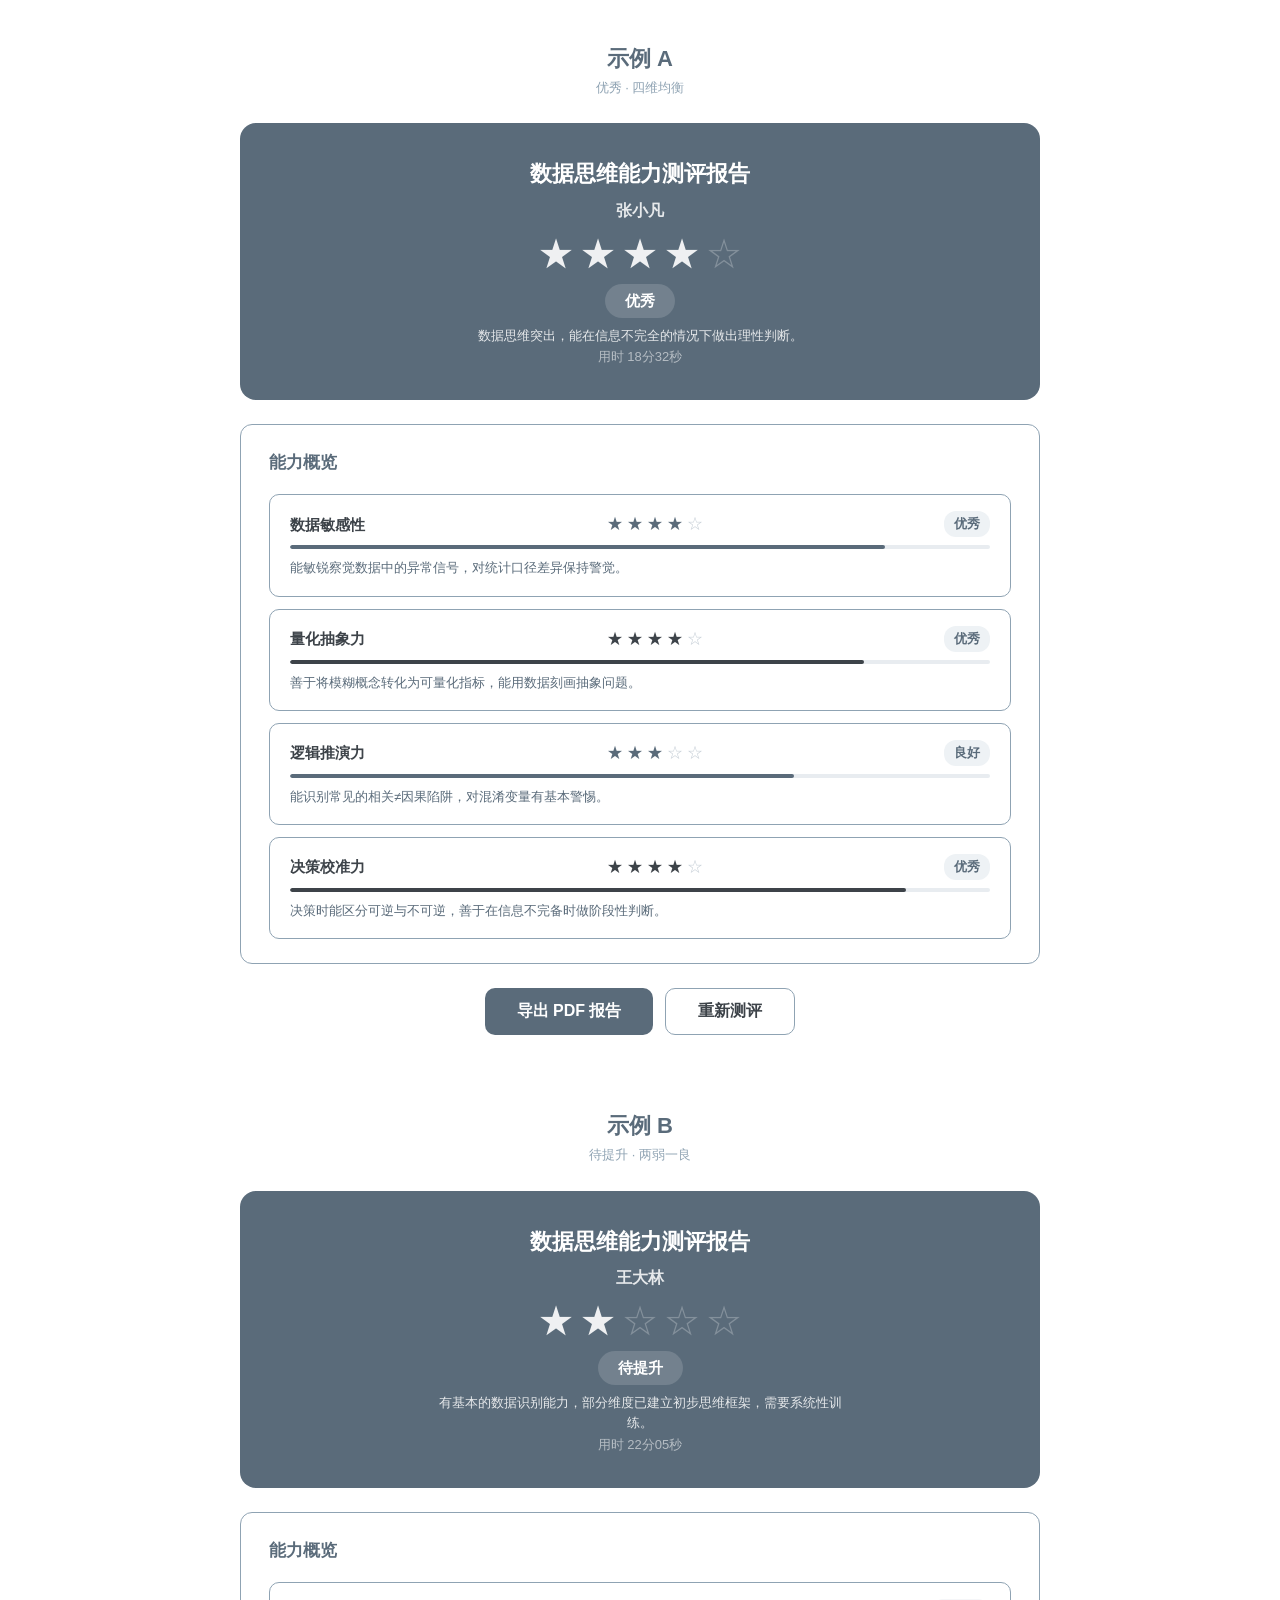
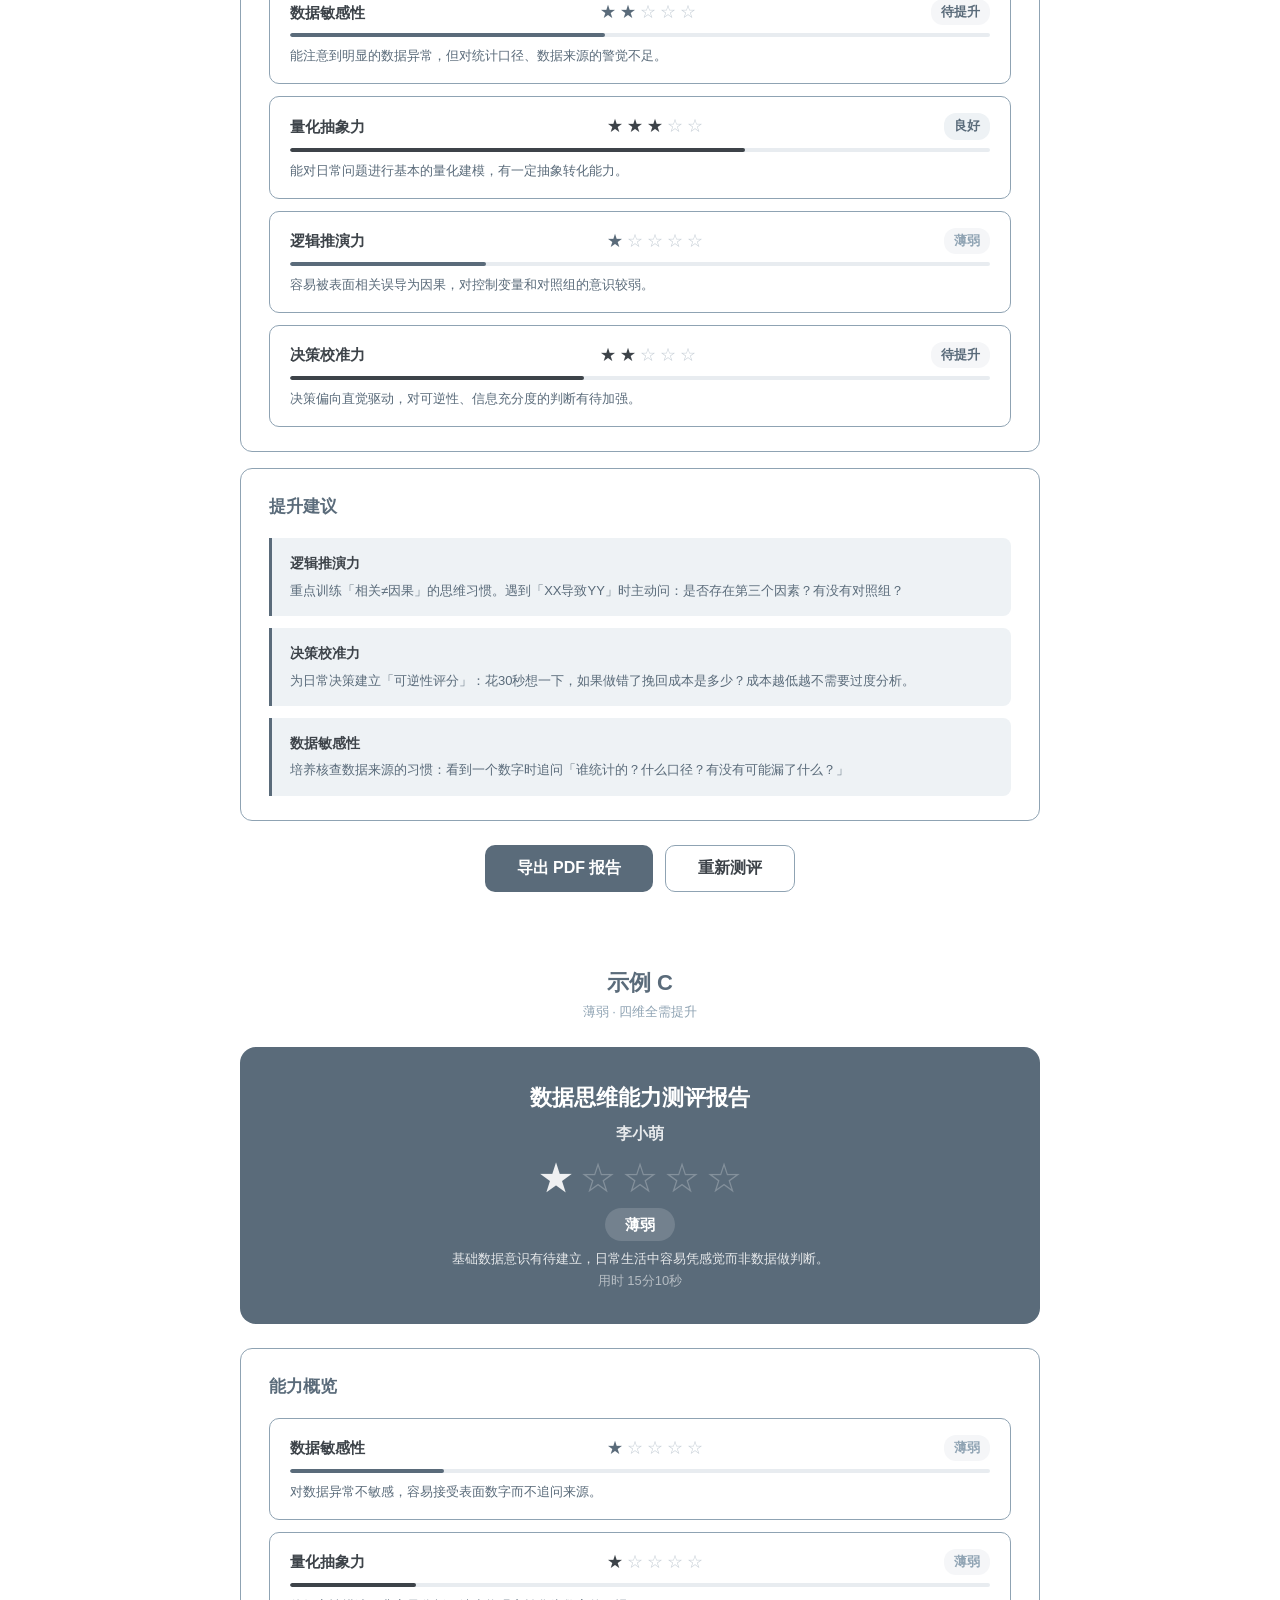
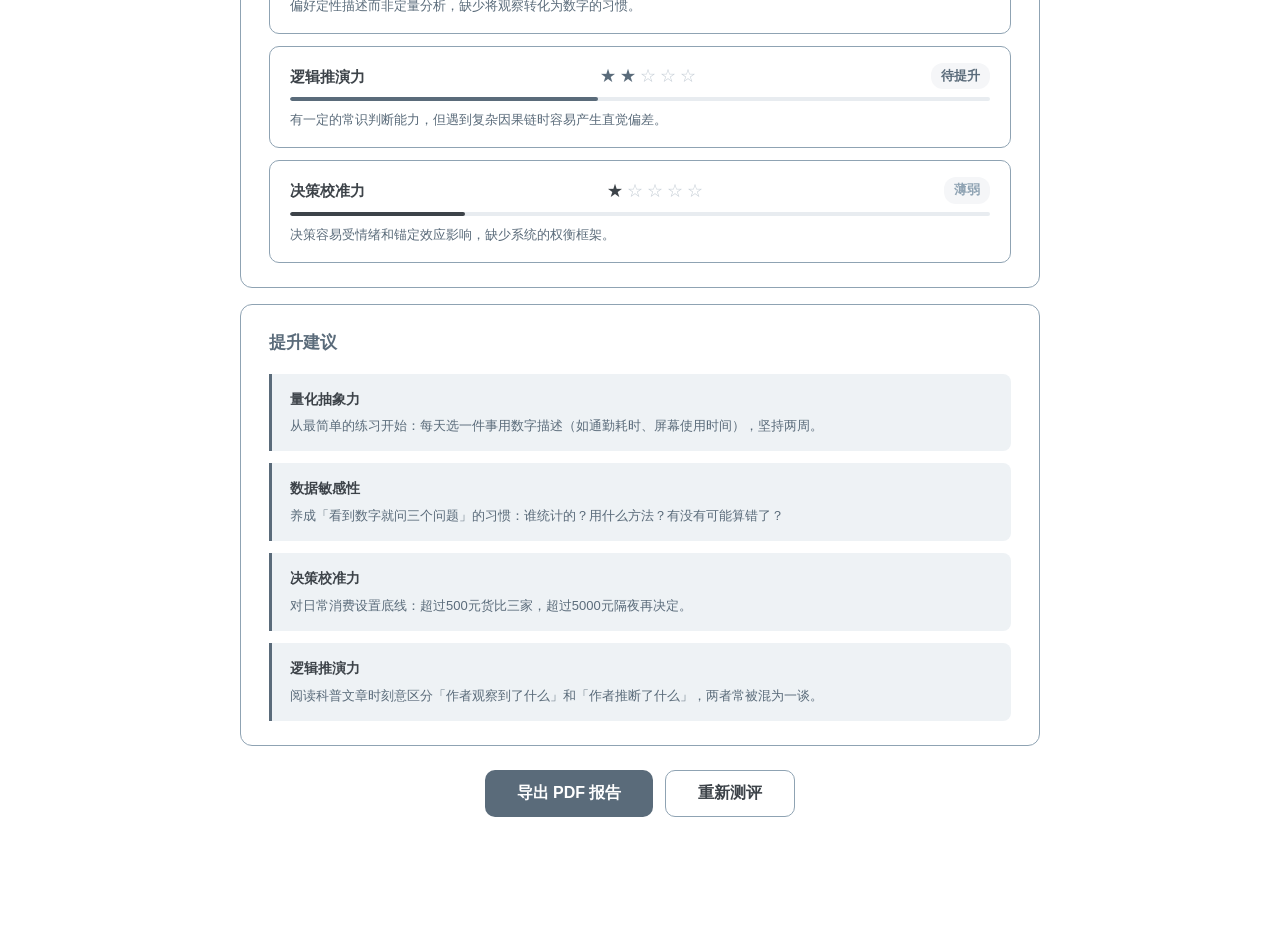
==== demo-report-v2.html @ 0946dba1 "color: white+charcoal+slate+mist 4-color rational palette; flat star chars; demo report sync" ====
<!DOCTYPE html><html lang="zh-CN"><head><meta charset="UTF-8"><title>DQT 测评报告</title>
<style>
*{margin:0;padding:0;box-sizing:border-box}
body{font-family:-apple-system,BlinkMacSystemFont,"PingFang SC","Microsoft YaHei",sans-serif;background:#fff;color:#3D4349;line-height:1.7;padding:40px 24px}
h2{text-align:center;font-size:22px;color:#5A6B7A;margin:48px 0 8px;font-weight:700}
h2:first-child{margin-top:0}
sub{display:block;text-align:center;color:#8FA3B3;font-size:13px;margin-bottom:24px;font-weight:400}
.result-screen{max-width:800px;margin:0 auto 48px}
.result-header{background:#5A6B7A;color:#fff;border-radius:16px;padding:32px 36px;margin-bottom:24px;text-align:center}
.result-header h1{font-size:22px;font-weight:700;margin-bottom:4px}
.star-rating{display:flex;justify-content:center;gap:6px;margin:12px 0 8px}
.star-large{font-size:36px;line-height:1}
.star-large.filled{color:rgba(255,255,255,.9)}
.star-large.empty{font-size:36px;color:rgba(255,255,255,.25);line-height:1}
.level-badge{display:inline-block;font-size:15px;font-weight:700;padding:4px 20px;border-radius:20px;margin:4px 0 8px;background:rgba(255,255,255,.15);color:#fff}
.level-desc{font-size:13px;opacity:.85;margin-bottom:8px;line-height:1.6;max-width:420px;margin:0 auto}
.score-label{font-size:13px;opacity:.55}
.user-name-label{font-size:16px;color:rgba(255,255,255,.85);font-weight:600;margin-bottom:4px}
.result-card{background:#fff;border:1px solid #8FA3B3;border-radius:12px;padding:24px 28px;margin-bottom:16px}
.result-card h2{font-size:17px;font-weight:600;margin:0 0 16px;text-align:left;color:#5A6B7A}
.dim-list{display:flex;flex-direction:column;gap:12px}
.dim-item{padding:16px 20px;border-radius:10px;border:1px solid #8FA3B3;background:#fff}
.dim-head{display:flex;justify-content:space-between;align-items:center;margin-bottom:8px}
.dim-name{font-weight:600;font-size:15px;color:#3D4349}
.dim-stars{display:flex;align-items:center;gap:4px}
.star-small{font-size:16px;line-height:1}
.star-small.empty{font-size:16px;color:#c8d0d8;line-height:1}
.dim-level{font-size:13px;font-weight:600;padding:2px 10px;border-radius:12px}
.lv-a{background:#eef2f5;color:#5A6B7A}.lv-b{background:#eef2f5;color:#5A6B7A}
.lv-c{background:#f5f6f8;color:#5A6B7A}.lv-d{background:#f5f6f8;color:#8FA3B3}
.dim-bar{height:4px;background:#e8ecf0;border-radius:2px;overflow:hidden;margin-bottom:8px}
.dim-bar-fill{height:100%;border-radius:2px}
.dim-desc{font-size:13px;color:#5A6B7A;line-height:1.7}
.weakness-card{background:#fff;border:1px solid #8FA3B3;border-radius:12px;padding:24px 28px;margin-bottom:16px}
.weakness-card h2{font-size:17px;font-weight:600;margin:0 0 16px;text-align:left;color:#5A6B7A}
.weakness-item{padding:14px 18px;border-left:3px solid #5A6B7A;background:#eef2f5;border-radius:0 8px 8px 0;margin-bottom:12px}
.weakness-item:last-child{margin-bottom:0}
.weakness-item h3{font-size:14px;font-weight:600;color:#3D4349;margin-bottom:4px}
.weakness-item p{font-size:13px;color:#5A6B7A;line-height:1.7}
.result-actions{display:flex;gap:12px;justify-content:center;margin-top:24px;padding-bottom:24px;flex-wrap:wrap}
.btn{display:inline-flex;align-items:center;justify-content:center;gap:8px;padding:12px 32px;border-radius:10px;border:none;font-size:16px;font-weight:600}
.btn-primary{background:#5A6B7A;color:#fff}
.btn-restart{background:#fff;color:#3D4349;border:1px solid #8FA3B3}
</style></head><body>

<h2>示例 A<sub>优秀 · 四维均衡</sub></h2>
<div class="result-screen">
<div class="result-header"><h1>数据思维能力测评报告</h1><div class="user-name-label">张小凡</div>
<div class="star-rating"><span class="star-large filled">★</span><span class="star-large filled">★</span><span class="star-large filled">★</span><span class="star-large filled">★</span><span class="star-large empty">☆</span></div>
<div class="level-badge">优秀</div><div class="level-desc">数据思维突出，能在信息不完全的情况下做出理性判断。</div><div class="score-label">用时 18分32秒</div></div>
<div class="result-card"><h2>能力概览</h2><div class="dim-list">
<div class="dim-item"><div class="dim-head"><span class="dim-name">数据敏感性</span><span class="dim-stars"><span class="star-small" style="color:#5A6B7A">★</span><span class="star-small" style="color:#5A6B7A">★</span><span class="star-small" style="color:#5A6B7A">★</span><span class="star-small" style="color:#5A6B7A">★</span><span class="star-small empty">☆</span></span><span class="dim-level lv-a">优秀</span></div><div class="dim-bar"><div class="dim-bar-fill" style="width:85%;background:#5A6B7A"></div></div><div class="dim-desc">能敏锐察觉数据中的异常信号，对统计口径差异保持警觉。</div></div>
<div class="dim-item"><div class="dim-head"><span class="dim-name">量化抽象力</span><span class="dim-stars"><span class="star-small" style="color:#3D4349">★</span><span class="star-small" style="color:#3D4349">★</span><span class="star-small" style="color:#3D4349">★</span><span class="star-small" style="color:#3D4349">★</span><span class="star-small empty">☆</span></span><span class="dim-level lv-a">优秀</span></div><div class="dim-bar"><div class="dim-bar-fill" style="width:82%;background:#3D4349"></div></div><div class="dim-desc">善于将模糊概念转化为可量化指标，能用数据刻画抽象问题。</div></div>
<div class="dim-item"><div class="dim-head"><span class="dim-name">逻辑推演力</span><span class="dim-stars"><span class="star-small" style="color:#5A6B7A">★</span><span class="star-small" style="color:#5A6B7A">★</span><span class="star-small" style="color:#5A6B7A">★</span><span class="star-small empty">☆</span><span class="star-small empty">☆</span></span><span class="dim-level lv-b">良好</span></div><div class="dim-bar"><div class="dim-bar-fill" style="width:72%;background:#5A6B7A"></div></div><div class="dim-desc">能识别常见的相关≠因果陷阱，对混淆变量有基本警惕。</div></div>
<div class="dim-item"><div class="dim-head"><span class="dim-name">决策校准力</span><span class="dim-stars"><span class="star-small" style="color:#3D4349">★</span><span class="star-small" style="color:#3D4349">★</span><span class="star-small" style="color:#3D4349">★</span><span class="star-small" style="color:#3D4349">★</span><span class="star-small empty">☆</span></span><span class="dim-level lv-a">优秀</span></div><div class="dim-bar"><div class="dim-bar-fill" style="width:88%;background:#3D4349"></div></div><div class="dim-desc">决策时能区分可逆与不可逆，善于在信息不完备时做阶段性判断。</div></div>
</div></div>
<div class="result-actions"><button class="btn btn-primary">导出 PDF 报告</button><button class="btn btn-restart">重新测评</button></div>
</div>

<h2>示例 B<sub>待提升 · 两弱一良</sub></h2>
<div class="result-screen">
<div class="result-header"><h1>数据思维能力测评报告</h1><div class="user-name-label">王大林</div>
<div class="star-rating"><span class="star-large filled">★</span><span class="star-large filled">★</span><span class="star-large empty">☆</span><span class="star-large empty">☆</span><span class="star-large empty">☆</span></div>
<div class="level-badge">待提升</div><div class="level-desc">有基本的数据识别能力，部分维度已建立初步思维框架，需要系统性训练。</div><div class="score-label">用时 22分05秒</div></div>
<div class="result-card"><h2>能力概览</h2><div class="dim-list">
<div class="dim-item"><div class="dim-head"><span class="dim-name">数据敏感性</span><span class="dim-stars"><span class="star-small" style="color:#5A6B7A">★</span><span class="star-small" style="color:#5A6B7A">★</span><span class="star-small empty">☆</span><span class="star-small empty">☆</span><span class="star-small empty">☆</span></span><span class="dim-level lv-c">待提升</span></div><div class="dim-bar"><div class="dim-bar-fill" style="width:45%;background:#5A6B7A"></div></div><div class="dim-desc">能注意到明显的数据异常，但对统计口径、数据来源的警觉不足。</div></div>
<div class="dim-item"><div class="dim-head"><span class="dim-name">量化抽象力</span><span class="dim-stars"><span class="star-small" style="color:#3D4349">★</span><span class="star-small" style="color:#3D4349">★</span><span class="star-small" style="color:#3D4349">★</span><span class="star-small empty">☆</span><span class="star-small empty">☆</span></span><span class="dim-level lv-b">良好</span></div><div class="dim-bar"><div class="dim-bar-fill" style="width:65%;background:#3D4349"></div></div><div class="dim-desc">能对日常问题进行基本的量化建模，有一定抽象转化能力。</div></div>
<div class="dim-item"><div class="dim-head"><span class="dim-name">逻辑推演力</span><span class="dim-stars"><span class="star-small" style="color:#5A6B7A">★</span><span class="star-small empty">☆</span><span class="star-small empty">☆</span><span class="star-small empty">☆</span><span class="star-small empty">☆</span></span><span class="dim-level lv-d">薄弱</span></div><div class="dim-bar"><div class="dim-bar-fill" style="width:28%;background:#5A6B7A"></div></div><div class="dim-desc">容易被表面相关误导为因果，对控制变量和对照组的意识较弱。</div></div>
<div class="dim-item"><div class="dim-head"><span class="dim-name">决策校准力</span><span class="dim-stars"><span class="star-small" style="color:#3D4349">★</span><span class="star-small" style="color:#3D4349">★</span><span class="star-small empty">☆</span><span class="star-small empty">☆</span><span class="star-small empty">☆</span></span><span class="dim-level lv-c">待提升</span></div><div class="dim-bar"><div class="dim-bar-fill" style="width:42%;background:#3D4349"></div></div><div class="dim-desc">决策偏向直觉驱动，对可逆性、信息充分度的判断有待加强。</div></div>
</div></div>
<div class="weakness-card"><h2>提升建议</h2>
<div class="weakness-item"><h3>逻辑推演力</h3><p>重点训练「相关≠因果」的思维习惯。遇到「XX导致YY」时主动问：是否存在第三个因素？有没有对照组？</p></div>
<div class="weakness-item"><h3>决策校准力</h3><p>为日常决策建立「可逆性评分」：花30秒想一下，如果做错了挽回成本是多少？成本越低越不需要过度分析。</p></div>
<div class="weakness-item"><h3>数据敏感性</h3><p>培养核查数据来源的习惯：看到一个数字时追问「谁统计的？什么口径？有没有可能漏了什么？」</p></div>
</div>
<div class="result-actions"><button class="btn btn-primary">导出 PDF 报告</button><button class="btn btn-restart">重新测评</button></div>
</div>

<h2>示例 C<sub>薄弱 · 四维全需提升</sub></h2>
<div class="result-screen">
<div class="result-header"><h1>数据思维能力测评报告</h1><div class="user-name-label">李小萌</div>
<div class="star-rating"><span class="star-large filled">★</span><span class="star-large empty">☆</span><span class="star-large empty">☆</span><span class="star-large empty">☆</span><span class="star-large empty">☆</span></div>
<div class="level-badge">薄弱</div><div class="level-desc">基础数据意识有待建立，日常生活中容易凭感觉而非数据做判断。</div><div class="score-label">用时 15分10秒</div></div>
<div class="result-card"><h2>能力概览</h2><div class="dim-list">
<div class="dim-item"><div class="dim-head"><span class="dim-name">数据敏感性</span><span class="dim-stars"><span class="star-small" style="color:#5A6B7A">★</span><span class="star-small empty">☆</span><span class="star-small empty">☆</span><span class="star-small empty">☆</span><span class="star-small empty">☆</span></span><span class="dim-level lv-d">薄弱</span></div><div class="dim-bar"><div class="dim-bar-fill" style="width:22%;background:#5A6B7A"></div></div><div class="dim-desc">对数据异常不敏感，容易接受表面数字而不追问来源。</div></div>
<div class="dim-item"><div class="dim-head"><span class="dim-name">量化抽象力</span><span class="dim-stars"><span class="star-small" style="color:#3D4349">★</span><span class="star-small empty">☆</span><span class="star-small empty">☆</span><span class="star-small empty">☆</span><span class="star-small empty">☆</span></span><span class="dim-level lv-d">薄弱</span></div><div class="dim-bar"><div class="dim-bar-fill" style="width:18%;background:#3D4349"></div></div><div class="dim-desc">偏好定性描述而非定量分析，缺少将观察转化为数字的习惯。</div></div>
<div class="dim-item"><div class="dim-head"><span class="dim-name">逻辑推演力</span><span class="dim-stars"><span class="star-small" style="color:#5A6B7A">★</span><span class="star-small" style="color:#5A6B7A">★</span><span class="star-small empty">☆</span><span class="star-small empty">☆</span><span class="star-small empty">☆</span></span><span class="dim-level lv-c">待提升</span></div><div class="dim-bar"><div class="dim-bar-fill" style="width:44%;background:#5A6B7A"></div></div><div class="dim-desc">有一定的常识判断能力，但遇到复杂因果链时容易产生直觉偏差。</div></div>
<div class="dim-item"><div class="dim-head"><span class="dim-name">决策校准力</span><span class="dim-stars"><span class="star-small" style="color:#3D4349">★</span><span class="star-small empty">☆</span><span class="star-small empty">☆</span><span class="star-small empty">☆</span><span class="star-small empty">☆</span></span><span class="dim-level lv-d">薄弱</span></div><div class="dim-bar"><div class="dim-bar-fill" style="width:25%;background:#3D4349"></div></div><div class="dim-desc">决策容易受情绪和锚定效应影响，缺少系统的权衡框架。</div></div>
</div></div>
<div class="weakness-card"><h2>提升建议</h2>
<div class="weakness-item"><h3>量化抽象力</h3><p>从最简单的练习开始：每天选一件事用数字描述（如通勤耗时、屏幕使用时间），坚持两周。</p></div>
<div class="weakness-item"><h3>数据敏感性</h3><p>养成「看到数字就问三个问题」的习惯：谁统计的？用什么方法？有没有可能算错了？</p></div>
<div class="weakness-item"><h3>决策校准力</h3><p>对日常消费设置底线：超过500元货比三家，超过5000元隔夜再决定。</p></div>
<div class="weakness-item"><h3>逻辑推演力</h3><p>阅读科普文章时刻意区分「作者观察到了什么」和「作者推断了什么」，两者常被混为一谈。</p></div>
</div>
<div class="result-actions"><button class="btn btn-primary">导出 PDF 报告</button><button class="btn btn-restart">重新测评</button></div>
</div>

</body></html>
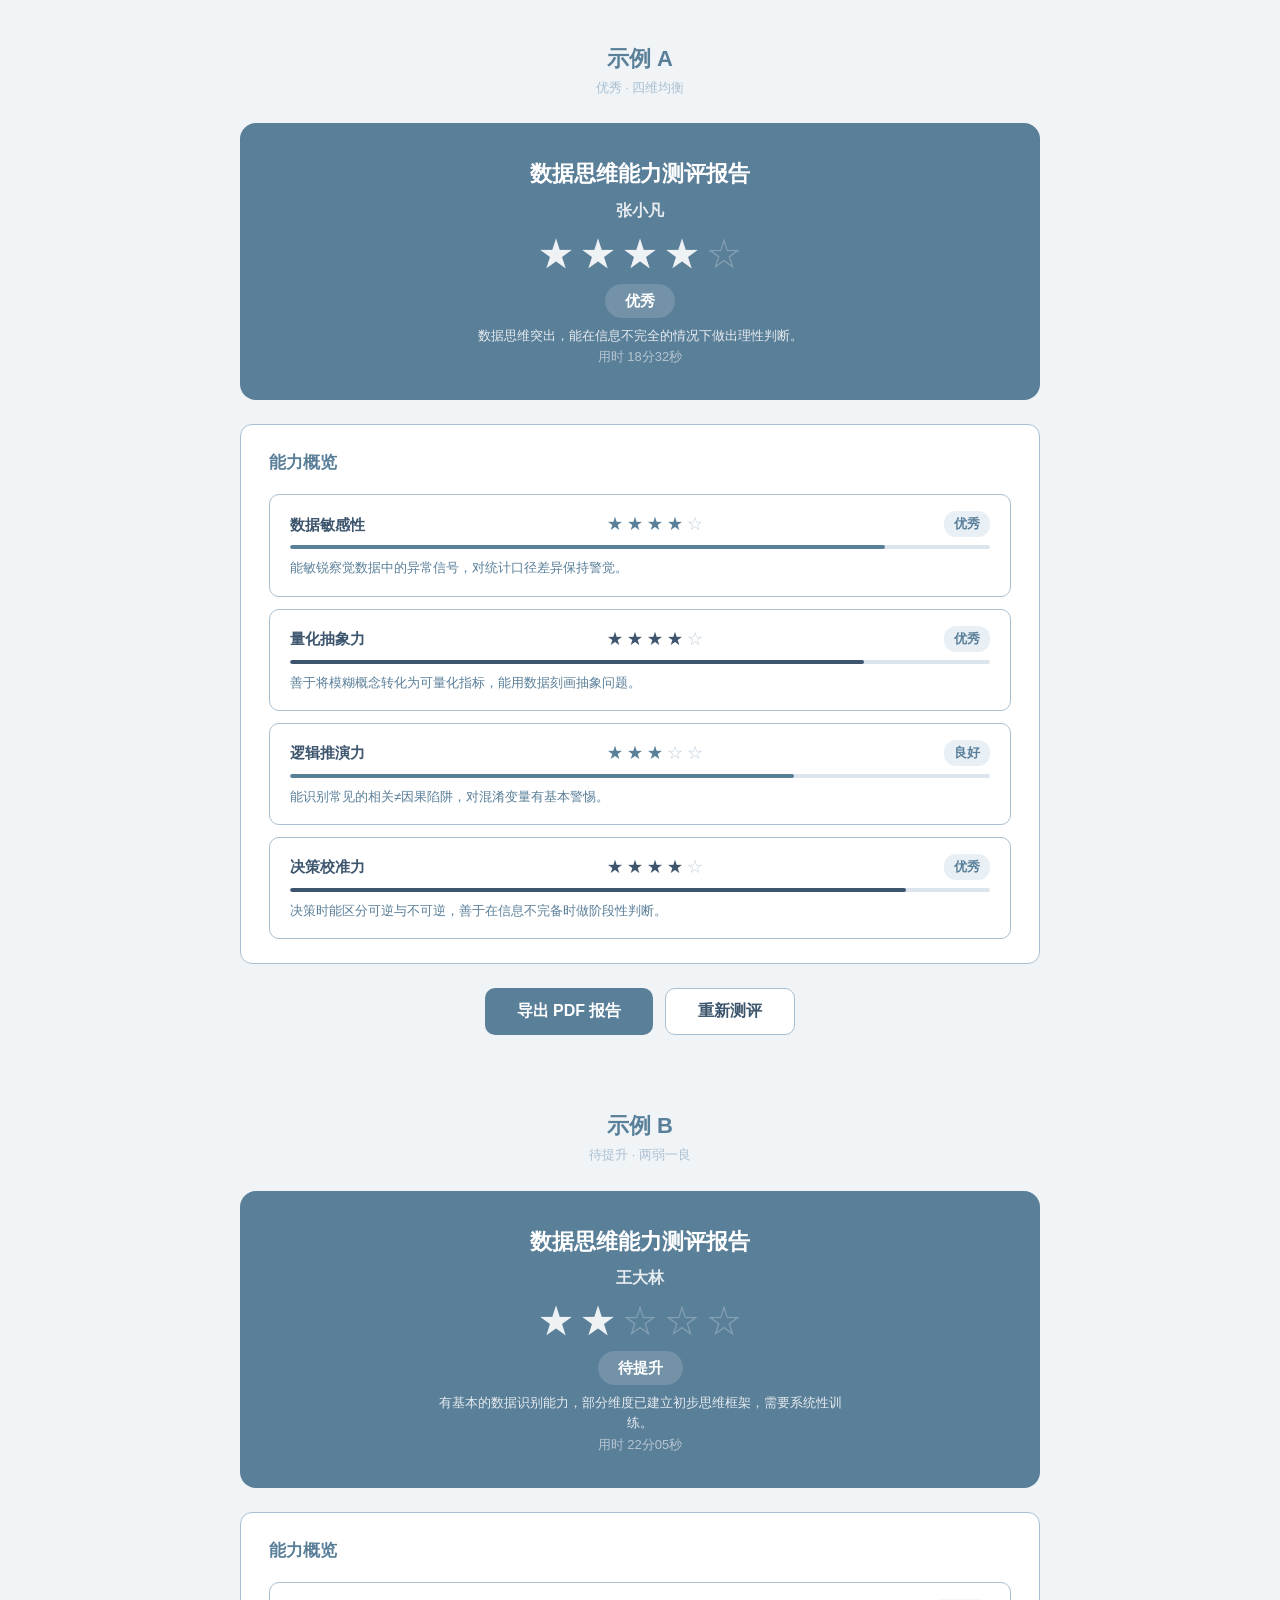
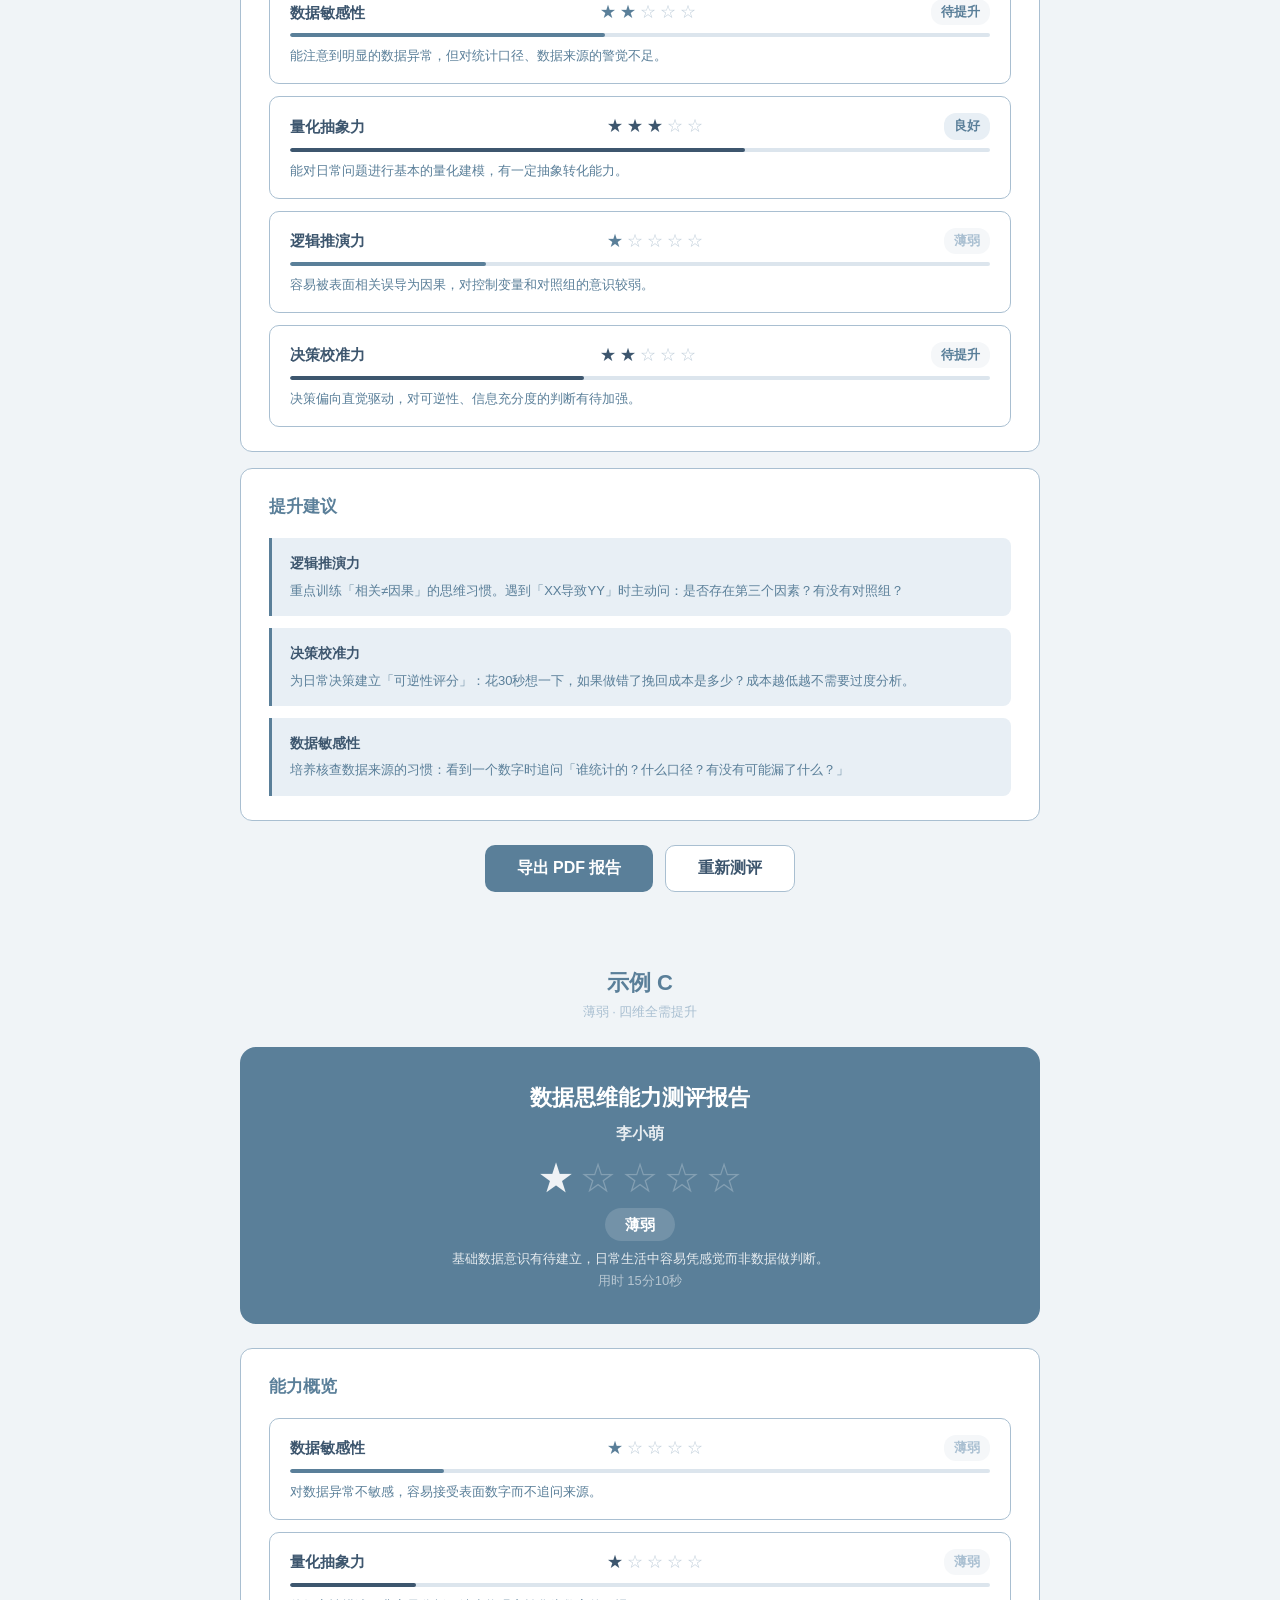
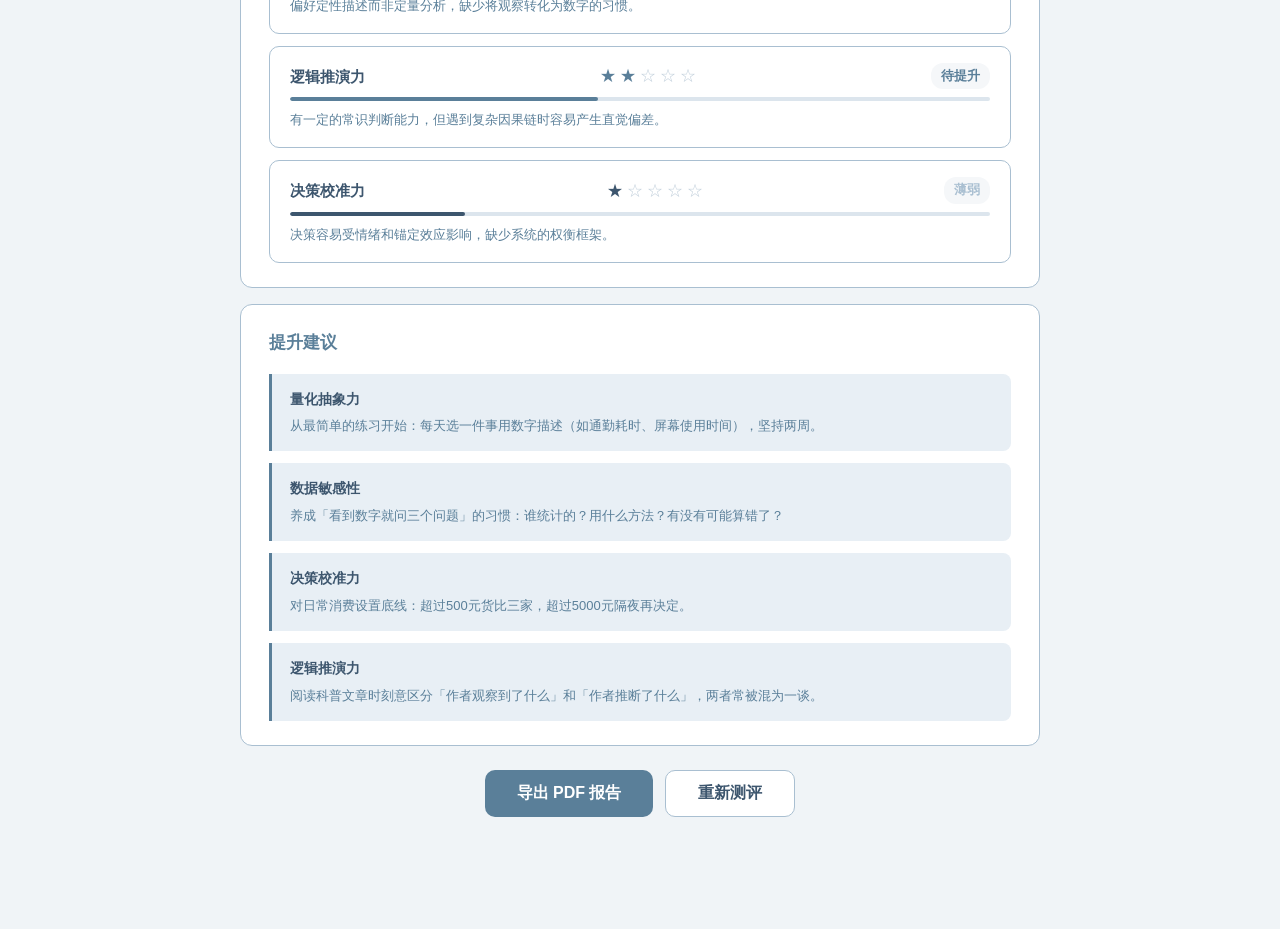
==== commit 3b959b00: "color: sea-mist-white charcoal indigo palette" ====
--- a/demo-report-v2.html
+++ b/demo-report-v2.html
@@ -1,12 +1,12 @@
 <!DOCTYPE html><html lang="zh-CN"><head><meta charset="UTF-8"><title>DQT 测评报告</title>
 <style>
 *{margin:0;padding:0;box-sizing:border-box}
-body{font-family:-apple-system,BlinkMacSystemFont,"PingFang SC","Microsoft YaHei",sans-serif;background:#fff;color:#3D4349;line-height:1.7;padding:40px 24px}
-h2{text-align:center;font-size:22px;color:#5A6B7A;margin:48px 0 8px;font-weight:700}
+body{font-family:-apple-system,BlinkMacSystemFont,"PingFang SC","Microsoft YaHei",sans-serif;background:#F0F4F7;color:#3D566E;line-height:1.7;padding:40px 24px}
+h2{text-align:center;font-size:22px;color:#5A7F99;margin:48px 0 8px;font-weight:700}
 h2:first-child{margin-top:0}
-sub{display:block;text-align:center;color:#8FA3B3;font-size:13px;margin-bottom:24px;font-weight:400}
+sub{display:block;text-align:center;color:#A9BFD1;font-size:13px;margin-bottom:24px;font-weight:400}
 .result-screen{max-width:800px;margin:0 auto 48px}
-.result-header{background:#5A6B7A;color:#fff;border-radius:16px;padding:32px 36px;margin-bottom:24px;text-align:center}
+.result-header{background:#5A7F99;color:#fff;border-radius:16px;padding:32px 36px;margin-bottom:24px;text-align:center}
 .result-header h1{font-size:22px;font-weight:700;margin-bottom:4px}
 .star-rating{display:flex;justify-content:center;gap:6px;margin:12px 0 8px}
 .star-large{font-size:36px;line-height:1}
@@ -16,31 +16,31 @@
 .level-desc{font-size:13px;opacity:.85;margin-bottom:8px;line-height:1.6;max-width:420px;margin:0 auto}
 .score-label{font-size:13px;opacity:.55}
 .user-name-label{font-size:16px;color:rgba(255,255,255,.85);font-weight:600;margin-bottom:4px}
-.result-card{background:#fff;border:1px solid #8FA3B3;border-radius:12px;padding:24px 28px;margin-bottom:16px}
-.result-card h2{font-size:17px;font-weight:600;margin:0 0 16px;text-align:left;color:#5A6B7A}
+.result-card{background:#fff;border:1px solid #A9BFD1;border-radius:12px;padding:24px 28px;margin-bottom:16px}
+.result-card h2{font-size:17px;font-weight:600;margin:0 0 16px;text-align:left;color:#5A7F99}
 .dim-list{display:flex;flex-direction:column;gap:12px}
-.dim-item{padding:16px 20px;border-radius:10px;border:1px solid #8FA3B3;background:#fff}
+.dim-item{padding:16px 20px;border-radius:10px;border:1px solid #A9BFD1;background:#fff}
 .dim-head{display:flex;justify-content:space-between;align-items:center;margin-bottom:8px}
-.dim-name{font-weight:600;font-size:15px;color:#3D4349}
+.dim-name{font-weight:600;font-size:15px;color:#3D566E}
 .dim-stars{display:flex;align-items:center;gap:4px}
 .star-small{font-size:16px;line-height:1}
-.star-small.empty{font-size:16px;color:#c8d0d8;line-height:1}
+.star-small.empty{font-size:16px;color:#c5d2dd;line-height:1}
 .dim-level{font-size:13px;font-weight:600;padding:2px 10px;border-radius:12px}
-.lv-a{background:#eef2f5;color:#5A6B7A}.lv-b{background:#eef2f5;color:#5A6B7A}
-.lv-c{background:#f5f6f8;color:#5A6B7A}.lv-d{background:#f5f6f8;color:#8FA3B3}
-.dim-bar{height:4px;background:#e8ecf0;border-radius:2px;overflow:hidden;margin-bottom:8px}
+.lv-a{background:#e8eff5;color:#5A7F99}.lv-b{background:#e8eff5;color:#5A7F99}
+.lv-c{background:#f5f7f9;color:#5A7F99}.lv-d{background:#f5f7f9;color:#A9BFD1}
+.dim-bar{height:4px;background:#dce5ed;border-radius:2px;overflow:hidden;margin-bottom:8px}
 .dim-bar-fill{height:100%;border-radius:2px}
-.dim-desc{font-size:13px;color:#5A6B7A;line-height:1.7}
-.weakness-card{background:#fff;border:1px solid #8FA3B3;border-radius:12px;padding:24px 28px;margin-bottom:16px}
-.weakness-card h2{font-size:17px;font-weight:600;margin:0 0 16px;text-align:left;color:#5A6B7A}
-.weakness-item{padding:14px 18px;border-left:3px solid #5A6B7A;background:#eef2f5;border-radius:0 8px 8px 0;margin-bottom:12px}
+.dim-desc{font-size:13px;color:#5A7F99;line-height:1.7}
+.weakness-card{background:#fff;border:1px solid #A9BFD1;border-radius:12px;padding:24px 28px;margin-bottom:16px}
+.weakness-card h2{font-size:17px;font-weight:600;margin:0 0 16px;text-align:left;color:#5A7F99}
+.weakness-item{padding:14px 18px;border-left:3px solid #5A7F99;background:#e8eff5;border-radius:0 8px 8px 0;margin-bottom:12px}
 .weakness-item:last-child{margin-bottom:0}
-.weakness-item h3{font-size:14px;font-weight:600;color:#3D4349;margin-bottom:4px}
-.weakness-item p{font-size:13px;color:#5A6B7A;line-height:1.7}
+.weakness-item h3{font-size:14px;font-weight:600;color:#3D566E;margin-bottom:4px}
+.weakness-item p{font-size:13px;color:#5A7F99;line-height:1.7}
 .result-actions{display:flex;gap:12px;justify-content:center;margin-top:24px;padding-bottom:24px;flex-wrap:wrap}
 .btn{display:inline-flex;align-items:center;justify-content:center;gap:8px;padding:12px 32px;border-radius:10px;border:none;font-size:16px;font-weight:600}
-.btn-primary{background:#5A6B7A;color:#fff}
-.btn-restart{background:#fff;color:#3D4349;border:1px solid #8FA3B3}
+.btn-primary{background:#5A7F99;color:#fff}
+.btn-restart{background:#fff;color:#3D566E;border:1px solid #A9BFD1}
 </style></head><body>
 
 <h2>示例 A<sub>优秀 · 四维均衡</sub></h2>
@@ -49,10 +49,10 @@
 <div class="star-rating"><span class="star-large filled">★</span><span class="star-large filled">★</span><span class="star-large filled">★</span><span class="star-large filled">★</span><span class="star-large empty">☆</span></div>
 <div class="level-badge">优秀</div><div class="level-desc">数据思维突出，能在信息不完全的情况下做出理性判断。</div><div class="score-label">用时 18分32秒</div></div>
 <div class="result-card"><h2>能力概览</h2><div class="dim-list">
-<div class="dim-item"><div class="dim-head"><span class="dim-name">数据敏感性</span><span class="dim-stars"><span class="star-small" style="color:#5A6B7A">★</span><span class="star-small" style="color:#5A6B7A">★</span><span class="star-small" style="color:#5A6B7A">★</span><span class="star-small" style="color:#5A6B7A">★</span><span class="star-small empty">☆</span></span><span class="dim-level lv-a">优秀</span></div><div class="dim-bar"><div class="dim-bar-fill" style="width:85%;background:#5A6B7A"></div></div><div class="dim-desc">能敏锐察觉数据中的异常信号，对统计口径差异保持警觉。</div></div>
-<div class="dim-item"><div class="dim-head"><span class="dim-name">量化抽象力</span><span class="dim-stars"><span class="star-small" style="color:#3D4349">★</span><span class="star-small" style="color:#3D4349">★</span><span class="star-small" style="color:#3D4349">★</span><span class="star-small" style="color:#3D4349">★</span><span class="star-small empty">☆</span></span><span class="dim-level lv-a">优秀</span></div><div class="dim-bar"><div class="dim-bar-fill" style="width:82%;background:#3D4349"></div></div><div class="dim-desc">善于将模糊概念转化为可量化指标，能用数据刻画抽象问题。</div></div>
-<div class="dim-item"><div class="dim-head"><span class="dim-name">逻辑推演力</span><span class="dim-stars"><span class="star-small" style="color:#5A6B7A">★</span><span class="star-small" style="color:#5A6B7A">★</span><span class="star-small" style="color:#5A6B7A">★</span><span class="star-small empty">☆</span><span class="star-small empty">☆</span></span><span class="dim-level lv-b">良好</span></div><div class="dim-bar"><div class="dim-bar-fill" style="width:72%;background:#5A6B7A"></div></div><div class="dim-desc">能识别常见的相关≠因果陷阱，对混淆变量有基本警惕。</div></div>
-<div class="dim-item"><div class="dim-head"><span class="dim-name">决策校准力</span><span class="dim-stars"><span class="star-small" style="color:#3D4349">★</span><span class="star-small" style="color:#3D4349">★</span><span class="star-small" style="color:#3D4349">★</span><span class="star-small" style="color:#3D4349">★</span><span class="star-small empty">☆</span></span><span class="dim-level lv-a">优秀</span></div><div class="dim-bar"><div class="dim-bar-fill" style="width:88%;background:#3D4349"></div></div><div class="dim-desc">决策时能区分可逆与不可逆，善于在信息不完备时做阶段性判断。</div></div>
+<div class="dim-item"><div class="dim-head"><span class="dim-name">数据敏感性</span><span class="dim-stars"><span class="star-small" style="color:#5A7F99">★</span><span class="star-small" style="color:#5A7F99">★</span><span class="star-small" style="color:#5A7F99">★</span><span class="star-small" style="color:#5A7F99">★</span><span class="star-small empty">☆</span></span><span class="dim-level lv-a">优秀</span></div><div class="dim-bar"><div class="dim-bar-fill" style="width:85%;background:#5A7F99"></div></div><div class="dim-desc">能敏锐察觉数据中的异常信号，对统计口径差异保持警觉。</div></div>
+<div class="dim-item"><div class="dim-head"><span class="dim-name">量化抽象力</span><span class="dim-stars"><span class="star-small" style="color:#3D566E">★</span><span class="star-small" style="color:#3D566E">★</span><span class="star-small" style="color:#3D566E">★</span><span class="star-small" style="color:#3D566E">★</span><span class="star-small empty">☆</span></span><span class="dim-level lv-a">优秀</span></div><div class="dim-bar"><div class="dim-bar-fill" style="width:82%;background:#3D566E"></div></div><div class="dim-desc">善于将模糊概念转化为可量化指标，能用数据刻画抽象问题。</div></div>
+<div class="dim-item"><div class="dim-head"><span class="dim-name">逻辑推演力</span><span class="dim-stars"><span class="star-small" style="color:#5A7F99">★</span><span class="star-small" style="color:#5A7F99">★</span><span class="star-small" style="color:#5A7F99">★</span><span class="star-small empty">☆</span><span class="star-small empty">☆</span></span><span class="dim-level lv-b">良好</span></div><div class="dim-bar"><div class="dim-bar-fill" style="width:72%;background:#5A7F99"></div></div><div class="dim-desc">能识别常见的相关≠因果陷阱，对混淆变量有基本警惕。</div></div>
+<div class="dim-item"><div class="dim-head"><span class="dim-name">决策校准力</span><span class="dim-stars"><span class="star-small" style="color:#3D566E">★</span><span class="star-small" style="color:#3D566E">★</span><span class="star-small" style="color:#3D566E">★</span><span class="star-small" style="color:#3D566E">★</span><span class="star-small empty">☆</span></span><span class="dim-level lv-a">优秀</span></div><div class="dim-bar"><div class="dim-bar-fill" style="width:88%;background:#3D566E"></div></div><div class="dim-desc">决策时能区分可逆与不可逆，善于在信息不完备时做阶段性判断。</div></div>
 </div></div>
 <div class="result-actions"><button class="btn btn-primary">导出 PDF 报告</button><button class="btn btn-restart">重新测评</button></div>
 </div>
@@ -63,10 +63,10 @@
 <div class="star-rating"><span class="star-large filled">★</span><span class="star-large filled">★</span><span class="star-large empty">☆</span><span class="star-large empty">☆</span><span class="star-large empty">☆</span></div>
 <div class="level-badge">待提升</div><div class="level-desc">有基本的数据识别能力，部分维度已建立初步思维框架，需要系统性训练。</div><div class="score-label">用时 22分05秒</div></div>
 <div class="result-card"><h2>能力概览</h2><div class="dim-list">
-<div class="dim-item"><div class="dim-head"><span class="dim-name">数据敏感性</span><span class="dim-stars"><span class="star-small" style="color:#5A6B7A">★</span><span class="star-small" style="color:#5A6B7A">★</span><span class="star-small empty">☆</span><span class="star-small empty">☆</span><span class="star-small empty">☆</span></span><span class="dim-level lv-c">待提升</span></div><div class="dim-bar"><div class="dim-bar-fill" style="width:45%;background:#5A6B7A"></div></div><div class="dim-desc">能注意到明显的数据异常，但对统计口径、数据来源的警觉不足。</div></div>
-<div class="dim-item"><div class="dim-head"><span class="dim-name">量化抽象力</span><span class="dim-stars"><span class="star-small" style="color:#3D4349">★</span><span class="star-small" style="color:#3D4349">★</span><span class="star-small" style="color:#3D4349">★</span><span class="star-small empty">☆</span><span class="star-small empty">☆</span></span><span class="dim-level lv-b">良好</span></div><div class="dim-bar"><div class="dim-bar-fill" style="width:65%;background:#3D4349"></div></div><div class="dim-desc">能对日常问题进行基本的量化建模，有一定抽象转化能力。</div></div>
-<div class="dim-item"><div class="dim-head"><span class="dim-name">逻辑推演力</span><span class="dim-stars"><span class="star-small" style="color:#5A6B7A">★</span><span class="star-small empty">☆</span><span class="star-small empty">☆</span><span class="star-small empty">☆</span><span class="star-small empty">☆</span></span><span class="dim-level lv-d">薄弱</span></div><div class="dim-bar"><div class="dim-bar-fill" style="width:28%;background:#5A6B7A"></div></div><div class="dim-desc">容易被表面相关误导为因果，对控制变量和对照组的意识较弱。</div></div>
-<div class="dim-item"><div class="dim-head"><span class="dim-name">决策校准力</span><span class="dim-stars"><span class="star-small" style="color:#3D4349">★</span><span class="star-small" style="color:#3D4349">★</span><span class="star-small empty">☆</span><span class="star-small empty">☆</span><span class="star-small empty">☆</span></span><span class="dim-level lv-c">待提升</span></div><div class="dim-bar"><div class="dim-bar-fill" style="width:42%;background:#3D4349"></div></div><div class="dim-desc">决策偏向直觉驱动，对可逆性、信息充分度的判断有待加强。</div></div>
+<div class="dim-item"><div class="dim-head"><span class="dim-name">数据敏感性</span><span class="dim-stars"><span class="star-small" style="color:#5A7F99">★</span><span class="star-small" style="color:#5A7F99">★</span><span class="star-small empty">☆</span><span class="star-small empty">☆</span><span class="star-small empty">☆</span></span><span class="dim-level lv-c">待提升</span></div><div class="dim-bar"><div class="dim-bar-fill" style="width:45%;background:#5A7F99"></div></div><div class="dim-desc">能注意到明显的数据异常，但对统计口径、数据来源的警觉不足。</div></div>
+<div class="dim-item"><div class="dim-head"><span class="dim-name">量化抽象力</span><span class="dim-stars"><span class="star-small" style="color:#3D566E">★</span><span class="star-small" style="color:#3D566E">★</span><span class="star-small" style="color:#3D566E">★</span><span class="star-small empty">☆</span><span class="star-small empty">☆</span></span><span class="dim-level lv-b">良好</span></div><div class="dim-bar"><div class="dim-bar-fill" style="width:65%;background:#3D566E"></div></div><div class="dim-desc">能对日常问题进行基本的量化建模，有一定抽象转化能力。</div></div>
+<div class="dim-item"><div class="dim-head"><span class="dim-name">逻辑推演力</span><span class="dim-stars"><span class="star-small" style="color:#5A7F99">★</span><span class="star-small empty">☆</span><span class="star-small empty">☆</span><span class="star-small empty">☆</span><span class="star-small empty">☆</span></span><span class="dim-level lv-d">薄弱</span></div><div class="dim-bar"><div class="dim-bar-fill" style="width:28%;background:#5A7F99"></div></div><div class="dim-desc">容易被表面相关误导为因果，对控制变量和对照组的意识较弱。</div></div>
+<div class="dim-item"><div class="dim-head"><span class="dim-name">决策校准力</span><span class="dim-stars"><span class="star-small" style="color:#3D566E">★</span><span class="star-small" style="color:#3D566E">★</span><span class="star-small empty">☆</span><span class="star-small empty">☆</span><span class="star-small empty">☆</span></span><span class="dim-level lv-c">待提升</span></div><div class="dim-bar"><div class="dim-bar-fill" style="width:42%;background:#3D566E"></div></div><div class="dim-desc">决策偏向直觉驱动，对可逆性、信息充分度的判断有待加强。</div></div>
 </div></div>
 <div class="weakness-card"><h2>提升建议</h2>
 <div class="weakness-item"><h3>逻辑推演力</h3><p>重点训练「相关≠因果」的思维习惯。遇到「XX导致YY」时主动问：是否存在第三个因素？有没有对照组？</p></div>
@@ -82,10 +82,10 @@
 <div class="star-rating"><span class="star-large filled">★</span><span class="star-large empty">☆</span><span class="star-large empty">☆</span><span class="star-large empty">☆</span><span class="star-large empty">☆</span></div>
 <div class="level-badge">薄弱</div><div class="level-desc">基础数据意识有待建立，日常生活中容易凭感觉而非数据做判断。</div><div class="score-label">用时 15分10秒</div></div>
 <div class="result-card"><h2>能力概览</h2><div class="dim-list">
-<div class="dim-item"><div class="dim-head"><span class="dim-name">数据敏感性</span><span class="dim-stars"><span class="star-small" style="color:#5A6B7A">★</span><span class="star-small empty">☆</span><span class="star-small empty">☆</span><span class="star-small empty">☆</span><span class="star-small empty">☆</span></span><span class="dim-level lv-d">薄弱</span></div><div class="dim-bar"><div class="dim-bar-fill" style="width:22%;background:#5A6B7A"></div></div><div class="dim-desc">对数据异常不敏感，容易接受表面数字而不追问来源。</div></div>
-<div class="dim-item"><div class="dim-head"><span class="dim-name">量化抽象力</span><span class="dim-stars"><span class="star-small" style="color:#3D4349">★</span><span class="star-small empty">☆</span><span class="star-small empty">☆</span><span class="star-small empty">☆</span><span class="star-small empty">☆</span></span><span class="dim-level lv-d">薄弱</span></div><div class="dim-bar"><div class="dim-bar-fill" style="width:18%;background:#3D4349"></div></div><div class="dim-desc">偏好定性描述而非定量分析，缺少将观察转化为数字的习惯。</div></div>
-<div class="dim-item"><div class="dim-head"><span class="dim-name">逻辑推演力</span><span class="dim-stars"><span class="star-small" style="color:#5A6B7A">★</span><span class="star-small" style="color:#5A6B7A">★</span><span class="star-small empty">☆</span><span class="star-small empty">☆</span><span class="star-small empty">☆</span></span><span class="dim-level lv-c">待提升</span></div><div class="dim-bar"><div class="dim-bar-fill" style="width:44%;background:#5A6B7A"></div></div><div class="dim-desc">有一定的常识判断能力，但遇到复杂因果链时容易产生直觉偏差。</div></div>
-<div class="dim-item"><div class="dim-head"><span class="dim-name">决策校准力</span><span class="dim-stars"><span class="star-small" style="color:#3D4349">★</span><span class="star-small empty">☆</span><span class="star-small empty">☆</span><span class="star-small empty">☆</span><span class="star-small empty">☆</span></span><span class="dim-level lv-d">薄弱</span></div><div class="dim-bar"><div class="dim-bar-fill" style="width:25%;background:#3D4349"></div></div><div class="dim-desc">决策容易受情绪和锚定效应影响，缺少系统的权衡框架。</div></div>
+<div class="dim-item"><div class="dim-head"><span class="dim-name">数据敏感性</span><span class="dim-stars"><span class="star-small" style="color:#5A7F99">★</span><span class="star-small empty">☆</span><span class="star-small empty">☆</span><span class="star-small empty">☆</span><span class="star-small empty">☆</span></span><span class="dim-level lv-d">薄弱</span></div><div class="dim-bar"><div class="dim-bar-fill" style="width:22%;background:#5A7F99"></div></div><div class="dim-desc">对数据异常不敏感，容易接受表面数字而不追问来源。</div></div>
+<div class="dim-item"><div class="dim-head"><span class="dim-name">量化抽象力</span><span class="dim-stars"><span class="star-small" style="color:#3D566E">★</span><span class="star-small empty">☆</span><span class="star-small empty">☆</span><span class="star-small empty">☆</span><span class="star-small empty">☆</span></span><span class="dim-level lv-d">薄弱</span></div><div class="dim-bar"><div class="dim-bar-fill" style="width:18%;background:#3D566E"></div></div><div class="dim-desc">偏好定性描述而非定量分析，缺少将观察转化为数字的习惯。</div></div>
+<div class="dim-item"><div class="dim-head"><span class="dim-name">逻辑推演力</span><span class="dim-stars"><span class="star-small" style="color:#5A7F99">★</span><span class="star-small" style="color:#5A7F99">★</span><span class="star-small empty">☆</span><span class="star-small empty">☆</span><span class="star-small empty">☆</span></span><span class="dim-level lv-c">待提升</span></div><div class="dim-bar"><div class="dim-bar-fill" style="width:44%;background:#5A7F99"></div></div><div class="dim-desc">有一定的常识判断能力，但遇到复杂因果链时容易产生直觉偏差。</div></div>
+<div class="dim-item"><div class="dim-head"><span class="dim-name">决策校准力</span><span class="dim-stars"><span class="star-small" style="color:#3D566E">★</span><span class="star-small empty">☆</span><span class="star-small empty">☆</span><span class="star-small empty">☆</span><span class="star-small empty">☆</span></span><span class="dim-level lv-d">薄弱</span></div><div class="dim-bar"><div class="dim-bar-fill" style="width:25%;background:#3D566E"></div></div><div class="dim-desc">决策容易受情绪和锚定效应影响，缺少系统的权衡框架。</div></div>
 </div></div>
 <div class="weakness-card"><h2>提升建议</h2>
 <div class="weakness-item"><h3>量化抽象力</h3><p>从最简单的练习开始：每天选一件事用数字描述（如通勤耗时、屏幕使用时间），坚持两周。</p></div>
